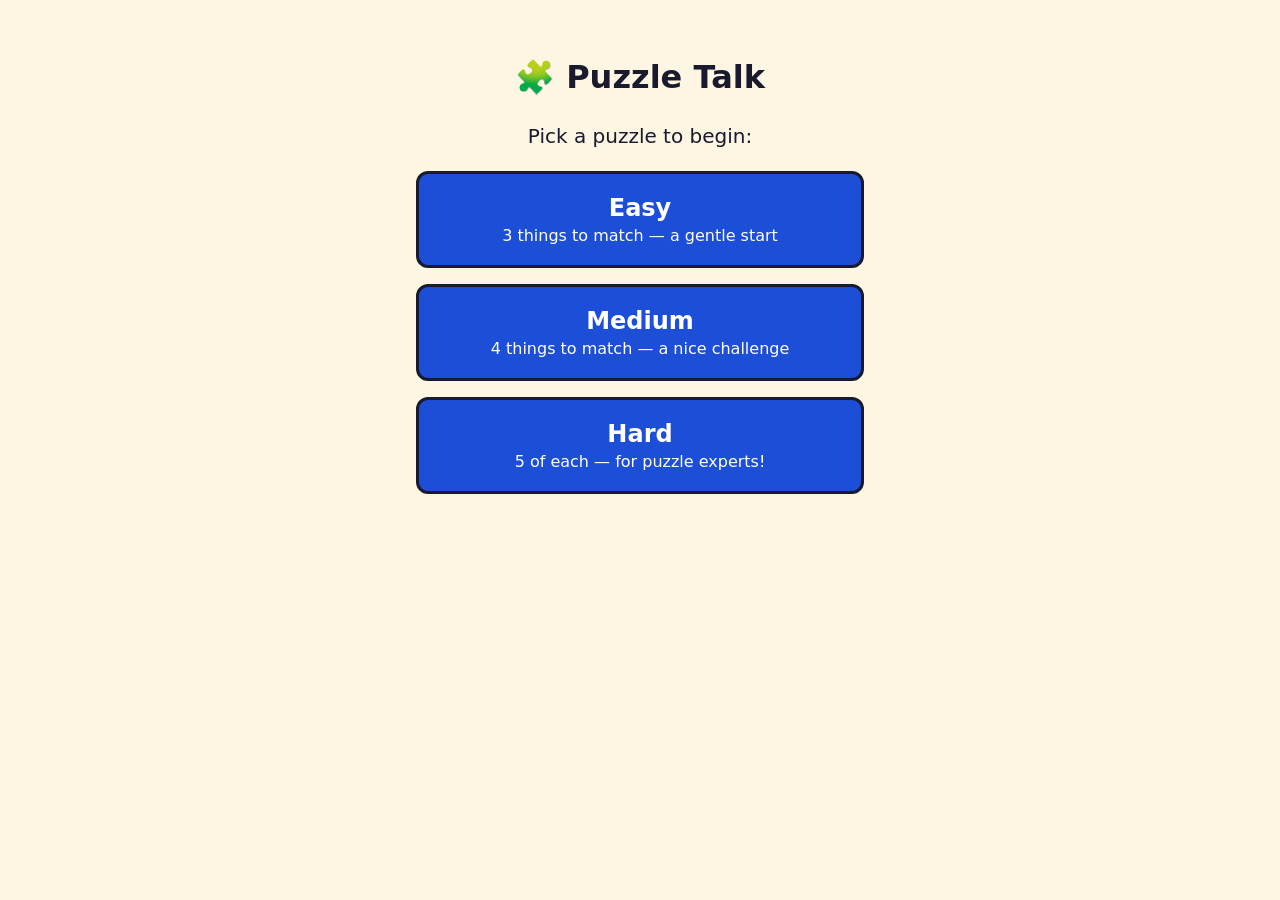
==== index.html @ e5a4296c "Milestone 4: voice input - commands.js: utterance parser — normalize (number words, n't), control   " ====
<!DOCTYPE html>
<html lang="en">
<head>
<meta charset="utf-8">
<meta name="viewport" content="width=device-width, initial-scale=1">
<title>Puzzle Talk</title>
<link rel="stylesheet" href="css/style.css">
</head>
<body>

<!-- Start screen -->
<div id="screen-start">
  <h1>🧩 Puzzle Talk</h1>
  <p>Pick a puzzle to begin:</p>
  <button id="btn-easy" class="difficulty-btn">Easy
    <small>3 things to match — a gentle start</small></button>
  <button id="btn-medium" class="difficulty-btn">Medium
    <small>4 things to match — a nice challenge</small></button>
  <button id="btn-hard" class="difficulty-btn">Hard
    <small>5 of each — for puzzle experts!</small></button>
</div>

<!-- Play screen -->
<div id="screen-play" class="hidden">
  <div id="puzzle-title"></div>
  <div id="message" aria-live="polite"></div>
  <ol id="clues"></ol>
  <div id="pager" class="hidden">
    <button id="btn-prev" aria-label="Previous grid">◀</button>
    <span id="page-label"></span>
    <button id="btn-next" aria-label="Next grid">▶</button>
  </div>
  <div id="grid"></div>
  <div id="actions">
    <div id="actions-main">
      <button id="btn-undo">↩ Undo</button>
      <button id="btn-talk" aria-label="Talk to me">🎤</button>
      <button id="btn-hint">💡 Hint</button>
    </div>
    <div id="actions-extra">
      <button id="btn-read">🔊 Read clues</button>
      <button id="btn-reveal">Tell me one answer</button>
      <button id="btn-quit">New puzzle</button>
      <button id="btn-voice" aria-pressed="true">Voice: on</button>
    </div>
  </div>
</div>

<!-- Done screen -->
<div id="screen-done" class="hidden">
  <div id="done-text"></div>
  <div id="done-id"></div>
  <button id="btn-done-home">Play another puzzle</button>
</div>

<script type="module" src="js/app.js"></script>
</body>
</html>
---- css/style.css ----
/* Puzzle Talk — high-contrast, large-type, elder-friendly styles */

:root {
  --ink: #1a1a2e;
  --paper: #fdf6e3;
  --card: #ffffff;
  --blue: #1d4ed8;
  --blue-dark: #1e40af;
  --red: #b91c1c;
  --green: #15803d;
  --yellow: #fef08a;
  --border: 2px solid var(--ink);
}

* { box-sizing: border-box; }

html { font-size: 100%; } /* respect user/browser text size */

body {
  margin: 0;
  font-family: -apple-system, system-ui, "Segoe UI", sans-serif;
  font-size: 1.25rem;          /* ≥20px body text */
  line-height: 1.5;
  background: var(--paper);
  color: var(--ink);
}

.hidden { display: none !important; }

button {
  font-family: inherit;
  font-size: 1.25rem;
  min-height: 44px;
  min-width: 44px;
  border-radius: 0.75rem;
  border: var(--border);
  background: var(--card);
  color: var(--ink);
  padding: 0.5rem 1.25rem;
  cursor: pointer;
}
button:active { transform: scale(0.97); }

/* ---------- Start screen ---------- */

#screen-start {
  max-width: 30rem;
  margin: 0 auto;
  padding: 2rem 1rem;
  text-align: center;
}
#screen-start h1 { font-size: 2rem; margin-bottom: 0.25rem; }
#screen-start p { font-size: 1.25rem; }

.difficulty-btn {
  display: block;
  width: 100%;
  margin: 1rem 0;
  padding: 1.25rem;
  font-size: 1.5rem;
  font-weight: bold;
  background: var(--blue);
  color: #fff;
  border: 3px solid var(--ink);
}
.difficulty-btn small {
  display: block;
  font-size: 1rem;
  font-weight: normal;
  margin-top: 0.25rem;
}

/* ---------- Play screen ---------- */

#screen-play {
  max-width: 75rem;
  margin: 0 auto;
  padding: 0.75rem;
  padding-bottom: 12rem; /* room for action bar incl. big Talk button */
}

#puzzle-title {
  font-size: 1.5rem;
  font-weight: bold;
  margin: 0.25rem 0;
}

#message {
  background: var(--card);
  border: var(--border);
  border-radius: 0.75rem;
  padding: 0.75rem 1rem;
  font-size: 1.3rem;
  min-height: 3.5rem;
  margin-bottom: 0.75rem;
}

/* Clues */
#clues {
  font-size: 1.3rem;
  background: var(--card);
  border: var(--border);
  border-radius: 0.75rem;
  padding: 0.75rem 1rem 0.75rem 2.5rem;
  margin: 0 0 1rem 0;
}
#clues li { margin: 0.5rem 0; }
.clue-highlight { background: var(--yellow); border-radius: 0.25rem; }

/* Grid */
#grid {
  display: flex;
  flex-wrap: wrap;
  gap: 1rem;
  justify-content: center;
}

.subgrid {
  background: var(--card);
  border: var(--border);
  border-radius: 0.75rem;
  padding: 0.75rem;
}
.subgrid-title {
  font-weight: bold;
  font-size: 1.1rem;
  text-align: center;
  margin-bottom: 0.5rem;
}
.hidden-page { display: none; }

table.elim { border-collapse: collapse; }
table.elim th {
  font-size: 1rem;
  font-weight: bold;
  padding: 0.3rem;
  max-width: 6rem;
  word-wrap: break-word;
}
table.elim thead th {
  vertical-align: bottom;
  text-align: center;
}
table.elim tbody th { text-align: right; }

td.cell { padding: 2px; }

.cellbtn {
  width: 3.25rem;   /* ≥44px */
  height: 3.25rem;
  font-size: 1.75rem;
  font-weight: bold;
  border: 2px solid var(--ink);
  border-radius: 0.5rem;
  background: var(--card);
  padding: 0;
}
.cellbtn.no  { color: var(--red); background: #fee2e2; }
.cellbtn.yes { color: var(--green); background: #dcfce7; }
.cellbtn.flash { outline: 5px solid var(--blue); outline-offset: 2px; }

/* Pager (phone) */
#pager {
  display: flex;
  align-items: center;
  justify-content: center;
  gap: 0.75rem;
  margin: 0.75rem 0;
}
#page-label { font-size: 1.1rem; font-weight: bold; text-align: center; }
#btn-prev, #btn-next { font-size: 1.5rem; padding: 0.5rem 1rem; }

/* Action bar */
#actions {
  position: fixed;
  bottom: 0;
  left: 0;
  right: 0;
  background: var(--paper);
  border-top: var(--border);
  padding: 0.5rem 0.75rem;
  padding-bottom: calc(0.5rem + env(safe-area-inset-bottom));
}
#actions-main {
  display: flex;
  gap: 1.25rem;
  justify-content: center;
  align-items: center;
}
#actions-extra {
  display: flex;
  gap: 0.5rem;
  justify-content: center;
  flex-wrap: wrap;
  margin-top: 0.4rem;
}
#actions button { font-size: 1.1rem; }

#btn-talk {
  width: 6rem;       /* ~96px — the one big obvious button */
  height: 6rem;
  border-radius: 50%;
  font-size: 2.5rem;
  background: var(--blue);
  color: #fff;
  border: 4px solid var(--ink);
  flex-shrink: 0;
}
#btn-talk.listening {
  background: var(--red);
  animation: pulse 1s infinite;
}
@keyframes pulse { 50% { transform: scale(1.07); } }

/* ---------- Done screen ---------- */

#screen-done {
  max-width: 30rem;
  margin: 0 auto;
  padding: 3rem 1rem;
  text-align: center;
}
#done-text { font-size: 1.75rem; font-weight: bold; }
#done-id { font-size: 0.9rem; color: #666; margin: 1rem 0 2rem; }
#btn-done-home {
  font-size: 1.5rem;
  padding: 1rem 2rem;
  background: var(--blue);
  color: #fff;
}

/* ---------- Wide layout (iPad / Mac) ---------- */

@media (min-width: 701px) {
  #screen-play {
    display: grid;
    grid-template-columns: 1fr 24rem;
    grid-template-areas:
      "title  title"
      "grid   message"
      "grid   clues";
    gap: 0 1.25rem;
    align-items: start;
  }
  #puzzle-title { grid-area: title; }
  #grid { grid-area: grid; justify-content: flex-start; align-content: start; }
  #message { grid-area: message; }
  #clues { grid-area: clues; }
  #pager { display: none; }
}
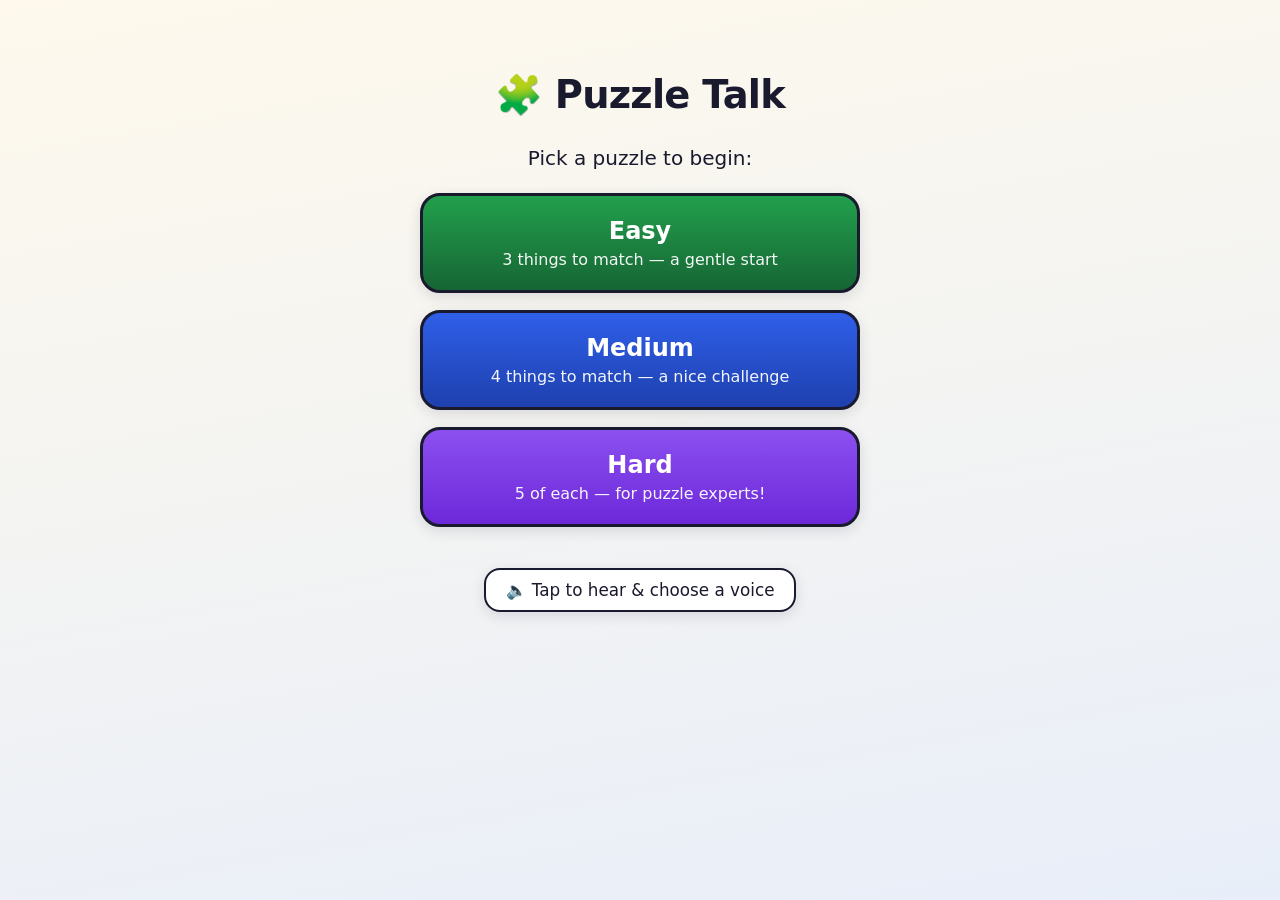
==== commit 4839d3fc: "Choose-by-ear voice picker, visual refresh, win celebration - speech.js: cycleVoice() speaks each vo" ====
--- a/index.html
+++ b/index.html
@@ -4,6 +4,10 @@
 <meta charset="utf-8">
 <meta name="viewport" content="width=device-width, initial-scale=1">
 <title>Puzzle Talk</title>
+<meta name="theme-color" content="#1d4ed8">
+<link rel="manifest" href="manifest.webmanifest">
+<link rel="apple-touch-icon" href="icons/apple-touch-icon.png">
+<link rel="icon" type="image/png" href="icons/icon-192.png">
 <link rel="stylesheet" href="css/style.css">
 </head>
 <body>
@@ -18,6 +22,7 @@
     <small>4 things to match — a nice challenge</small></button>
   <button id="btn-hard" class="difficulty-btn">Hard
     <small>5 of each — for puzzle experts!</small></button>
+  <button id="btn-voice-pick">🔈 Tap to hear &amp; choose a voice</button>
 </div>
 
 <!-- Play screen -->
@@ -41,6 +46,7 @@
       <button id="btn-read">🔊 Read clues</button>
       <button id="btn-reveal">Tell me one answer</button>
       <button id="btn-quit">New puzzle</button>
+      <button id="btn-help">❓ Help</button>
       <button id="btn-voice" aria-pressed="true">Voice: on</button>
     </div>
   </div>
@@ -48,6 +54,7 @@
 
 <!-- Done screen -->
 <div id="screen-done" class="hidden">
+  <div id="done-emoji">🎉</div>
   <div id="done-text"></div>
   <div id="done-id"></div>
   <button id="btn-done-home">Play another puzzle</button>
--- a/css/style.css
+++ b/css/style.css
@@ -2,13 +2,19 @@
 
 :root {
   --ink: #1a1a2e;
-  --paper: #fdf6e3;
+  --paper-top: #fef9ec;
+  --paper-bottom: #e8eef9;
   --card: #ffffff;
   --blue: #1d4ed8;
   --blue-dark: #1e40af;
+  --green: #15803d;
+  --green-dark: #166534;
+  --purple: #7c3aed;
+  --purple-dark: #6d28d9;
   --red: #b91c1c;
-  --green: #15803d;
   --yellow: #fef08a;
+  --shadow: 0 4px 14px rgba(26, 26, 46, 0.12);
+  --shadow-press: 0 2px 6px rgba(26, 26, 46, 0.18);
   --border: 2px solid var(--ink);
 }
 
@@ -18,11 +24,12 @@
 
 body {
   margin: 0;
-  font-family: -apple-system, system-ui, "Segoe UI", sans-serif;
+  font-family: -apple-system, ui-rounded, system-ui, "Segoe UI", sans-serif;
   font-size: 1.25rem;          /* ≥20px body text */
   line-height: 1.5;
-  background: var(--paper);
+  background: linear-gradient(170deg, var(--paper-top) 0%, var(--paper-bottom) 100%) fixed;
   color: var(--ink);
+  min-height: 100vh;
 }
 
 .hidden { display: none !important; }
@@ -32,42 +39,58 @@
   font-size: 1.25rem;
   min-height: 44px;
   min-width: 44px;
-  border-radius: 0.75rem;
+  border-radius: 1rem;
   border: var(--border);
   background: var(--card);
   color: var(--ink);
   padding: 0.5rem 1.25rem;
   cursor: pointer;
-}
-button:active { transform: scale(0.97); }
+  box-shadow: var(--shadow);
+  transition: transform 0.08s ease, box-shadow 0.08s ease;
+}
+button:active { transform: scale(0.96); box-shadow: var(--shadow-press); }
 
 /* ---------- Start screen ---------- */
 
 #screen-start {
   max-width: 30rem;
   margin: 0 auto;
-  padding: 2rem 1rem;
+  padding: 2.5rem 1.25rem;
   text-align: center;
-}
-#screen-start h1 { font-size: 2rem; margin-bottom: 0.25rem; }
+  animation: rise 0.45s ease both;
+}
+#screen-start h1 {
+  font-size: 2.4rem;
+  margin-bottom: 0.25rem;
+  letter-spacing: -0.02em;
+}
 #screen-start p { font-size: 1.25rem; }
 
 .difficulty-btn {
   display: block;
   width: 100%;
-  margin: 1rem 0;
-  padding: 1.25rem;
+  margin: 1.1rem 0;
+  padding: 1.3rem;
   font-size: 1.5rem;
   font-weight: bold;
-  background: var(--blue);
   color: #fff;
   border: 3px solid var(--ink);
-}
+  border-radius: 1.25rem;
+}
+#btn-easy   { background: linear-gradient(180deg, #22a04c, var(--green-dark)); }
+#btn-medium { background: linear-gradient(180deg, #2f5fe8, var(--blue-dark)); }
+#btn-hard   { background: linear-gradient(180deg, #8b50f0, var(--purple-dark)); }
 .difficulty-btn small {
   display: block;
   font-size: 1rem;
   font-weight: normal;
-  margin-top: 0.25rem;
+  margin-top: 0.3rem;
+  opacity: 0.95;
+}
+
+#btn-voice-pick {
+  margin-top: 1.5rem;
+  font-size: 1.05rem;
 }
 
 /* ---------- Play screen ---------- */
@@ -77,22 +100,27 @@
   margin: 0 auto;
   padding: 0.75rem;
   padding-bottom: 12rem; /* room for action bar incl. big Talk button */
+  animation: rise 0.35s ease both;
 }
 
 #puzzle-title {
   font-size: 1.5rem;
   font-weight: bold;
-  margin: 0.25rem 0;
-}
-
+  margin: 0.25rem 0 0.6rem;
+}
+
+/* Speech bubble */
 #message {
+  position: relative;
   background: var(--card);
   border: var(--border);
-  border-radius: 0.75rem;
-  padding: 0.75rem 1rem;
+  border-radius: 1.25rem;
+  border-bottom-left-radius: 0.3rem;
+  padding: 0.85rem 1.1rem;
   font-size: 1.3rem;
   min-height: 3.5rem;
-  margin-bottom: 0.75rem;
+  margin-bottom: 1rem;
+  box-shadow: var(--shadow);
 }
 
 /* Clues */
@@ -100,26 +128,33 @@
   font-size: 1.3rem;
   background: var(--card);
   border: var(--border);
-  border-radius: 0.75rem;
-  padding: 0.75rem 1rem 0.75rem 2.5rem;
-  margin: 0 0 1rem 0;
-}
-#clues li { margin: 0.5rem 0; }
-.clue-highlight { background: var(--yellow); border-radius: 0.25rem; }
+  border-radius: 1.25rem;
+  padding: 0.85rem 1.1rem 0.85rem 2.6rem;
+  margin: 0 0 1.1rem 0;
+  box-shadow: var(--shadow);
+}
+#clues li { margin: 0.55rem 0; }
+.clue-highlight {
+  background: var(--yellow);
+  border-radius: 0.4rem;
+  padding: 0.1rem 0.3rem;
+  margin-left: -0.3rem;
+}
 
 /* Grid */
 #grid {
   display: flex;
   flex-wrap: wrap;
-  gap: 1rem;
+  gap: 1.1rem;
   justify-content: center;
 }
 
 .subgrid {
   background: var(--card);
   border: var(--border);
-  border-radius: 0.75rem;
-  padding: 0.75rem;
+  border-radius: 1.25rem;
+  padding: 0.85rem;
+  box-shadow: var(--shadow);
 }
 .subgrid-title {
   font-weight: bold;
@@ -143,7 +178,7 @@
 }
 table.elim tbody th { text-align: right; }
 
-td.cell { padding: 2px; }
+td.cell { padding: 3px; }
 
 .cellbtn {
   width: 3.25rem;   /* ≥44px */
@@ -151,13 +186,21 @@
   font-size: 1.75rem;
   font-weight: bold;
   border: 2px solid var(--ink);
-  border-radius: 0.5rem;
-  background: var(--card);
+  border-radius: 0.7rem;
+  background: #fbfaf6;
   padding: 0;
+  box-shadow: inset 0 1px 3px rgba(26, 26, 46, 0.08);
+  transition: background 0.15s ease;
 }
 .cellbtn.no  { color: var(--red); background: #fee2e2; }
 .cellbtn.yes { color: var(--green); background: #dcfce7; }
-.cellbtn.flash { outline: 5px solid var(--blue); outline-offset: 2px; }
+.cellbtn.flash { outline: 5px solid var(--blue); outline-offset: 2px; animation: pop 0.35s ease; }
+
+@keyframes pop {
+  0% { transform: scale(1); }
+  45% { transform: scale(1.18); }
+  100% { transform: scale(1); }
+}
 
 /* Pager (phone) */
 #pager {
@@ -176,7 +219,9 @@
   bottom: 0;
   left: 0;
   right: 0;
-  background: var(--paper);
+  background: rgba(254, 249, 236, 0.92);
+  -webkit-backdrop-filter: blur(10px);
+  backdrop-filter: blur(10px);
   border-top: var(--border);
   padding: 0.5rem 0.75rem;
   padding-bottom: calc(0.5rem + env(safe-area-inset-bottom));
@@ -192,7 +237,7 @@
   gap: 0.5rem;
   justify-content: center;
   flex-wrap: wrap;
-  margin-top: 0.4rem;
+  margin-top: 0.45rem;
 }
 #actions button { font-size: 1.1rem; }
 
@@ -201,13 +246,15 @@
   height: 6rem;
   border-radius: 50%;
   font-size: 2.5rem;
-  background: var(--blue);
+  background: radial-gradient(circle at 35% 30%, #3b6cf0, var(--blue-dark));
   color: #fff;
   border: 4px solid var(--ink);
   flex-shrink: 0;
+  box-shadow: 0 6px 18px rgba(29, 78, 216, 0.45);
 }
 #btn-talk.listening {
-  background: var(--red);
+  background: radial-gradient(circle at 35% 30%, #e25555, #991b1b);
+  box-shadow: 0 6px 18px rgba(185, 28, 28, 0.5);
   animation: pulse 1s infinite;
 }
 @keyframes pulse { 50% { transform: scale(1.07); } }
@@ -217,16 +264,38 @@
 #screen-done {
   max-width: 30rem;
   margin: 0 auto;
-  padding: 3rem 1rem;
+  padding: 3rem 1.25rem;
   text-align: center;
 }
-#done-text { font-size: 1.75rem; font-weight: bold; }
-#done-id { font-size: 0.9rem; color: #666; margin: 1rem 0 2rem; }
+#done-emoji {
+  font-size: 5rem;
+  animation: bounce-in 0.7s cubic-bezier(0.34, 1.56, 0.64, 1) both;
+}
+#done-text {
+  font-size: 1.75rem;
+  font-weight: bold;
+  animation: rise 0.6s ease 0.15s both;
+}
+#done-id { font-size: 0.9rem; color: #555; margin: 1rem 0 2rem; }
 #btn-done-home {
   font-size: 1.5rem;
   padding: 1rem 2rem;
-  background: var(--blue);
+  background: linear-gradient(180deg, #2f5fe8, var(--blue-dark));
   color: #fff;
+}
+
+@keyframes bounce-in {
+  0% { transform: scale(0); opacity: 0; }
+  60% { transform: scale(1.25); opacity: 1; }
+  100% { transform: scale(1); }
+}
+@keyframes rise {
+  from { transform: translateY(14px); opacity: 0; }
+  to { transform: translateY(0); opacity: 1; }
+}
+
+@media (prefers-reduced-motion: reduce) {
+  *, *::before, *::after { animation: none !important; transition: none !important; }
 }
 
 /* ---------- Wide layout (iPad / Mac) ---------- */
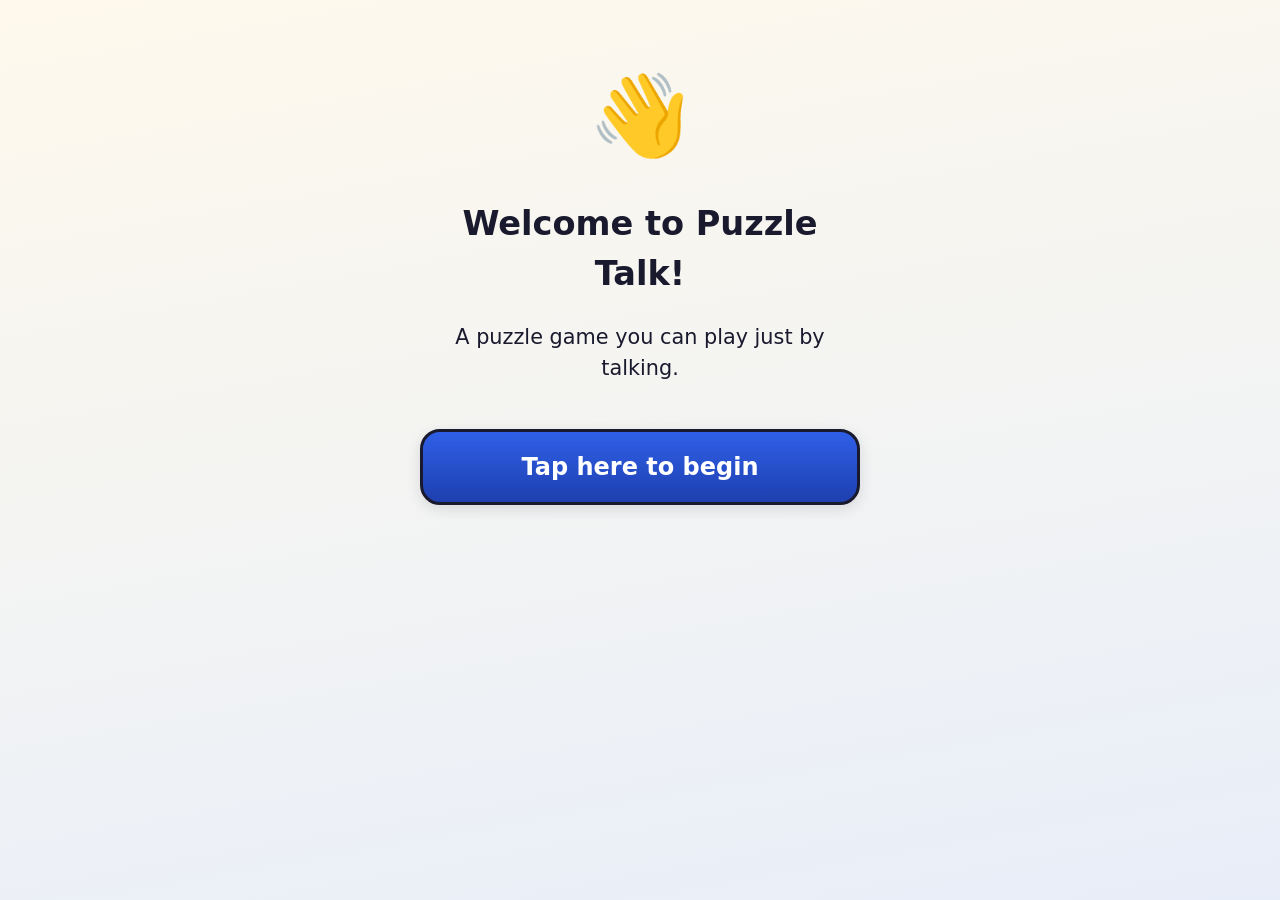
==== commit c7835f78: "Voice filter + warmth pack: sounds, welcome, counter, themes, idle polish - speech.js: picker offers" ====
--- a/index.html
+++ b/index.html
@@ -12,9 +12,18 @@
 </head>
 <body>
 
+<!-- First-run welcome screen -->
+<div id="screen-welcome" class="hidden">
+  <div id="welcome-emoji">👋</div>
+  <h1>Welcome to Puzzle Talk!</h1>
+  <p id="welcome-text">A puzzle game you can play just by talking.</p>
+  <button id="btn-welcome">Tap here to begin</button>
+</div>
+
 <!-- Start screen -->
 <div id="screen-start">
   <h1>🧩 Puzzle Talk</h1>
+  <p id="solved-count" class="hidden"></p>
   <p>Pick a puzzle to begin:</p>
   <button id="btn-easy" class="difficulty-btn">Easy
     <small>3 things to match — a gentle start</small></button>
--- a/css/style.css
+++ b/css/style.css
@@ -50,6 +50,41 @@
 }
 button:active { transform: scale(0.96); box-shadow: var(--shadow-press); }
 
+/* ---------- Welcome screen (first run) ---------- */
+
+#screen-welcome {
+  max-width: 30rem;
+  margin: 0 auto;
+  padding: 3.5rem 1.25rem;
+  text-align: center;
+  animation: rise 0.45s ease both;
+}
+#welcome-emoji {
+  font-size: 5rem;
+  animation: wave 1.6s ease-in-out 2;
+  transform-origin: 70% 70%;
+}
+@keyframes wave {
+  0%, 100% { transform: rotate(0deg); }
+  20% { transform: rotate(16deg); }
+  40% { transform: rotate(-8deg); }
+  60% { transform: rotate(12deg); }
+  80% { transform: rotate(-4deg); }
+}
+#screen-welcome h1 { font-size: 2.1rem; }
+#welcome-text { font-size: 1.3rem; }
+#btn-welcome {
+  margin-top: 1.5rem;
+  width: 100%;
+  padding: 1.3rem;
+  font-size: 1.5rem;
+  font-weight: bold;
+  color: #fff;
+  border: 3px solid var(--ink);
+  border-radius: 1.25rem;
+  background: linear-gradient(180deg, #2f5fe8, var(--blue-dark));
+}
+
 /* ---------- Start screen ---------- */
 
 #screen-start {
@@ -91,6 +126,18 @@
 #btn-voice-pick {
   margin-top: 1.5rem;
   font-size: 1.05rem;
+}
+
+#solved-count {
+  font-size: 1.15rem;
+  font-weight: bold;
+  color: var(--green-dark);
+  background: #dcfce7;
+  border: 2px solid var(--green-dark);
+  border-radius: 2rem;
+  display: inline-block;
+  padding: 0.3rem 1.1rem;
+  margin: 0.2rem 0 0.4rem;
 }
 
 /* ---------- Play screen ---------- */
@@ -251,6 +298,11 @@
   border: 4px solid var(--ink);
   flex-shrink: 0;
   box-shadow: 0 6px 18px rgba(29, 78, 216, 0.45);
+  animation: breathe 3.2s ease-in-out infinite;
+}
+@keyframes breathe {
+  0%, 100% { transform: scale(1); box-shadow: 0 6px 18px rgba(29, 78, 216, 0.45); }
+  50% { transform: scale(1.04); box-shadow: 0 8px 24px rgba(29, 78, 216, 0.6); }
 }
 #btn-talk.listening {
   background: radial-gradient(circle at 35% 30%, #e25555, #991b1b);
